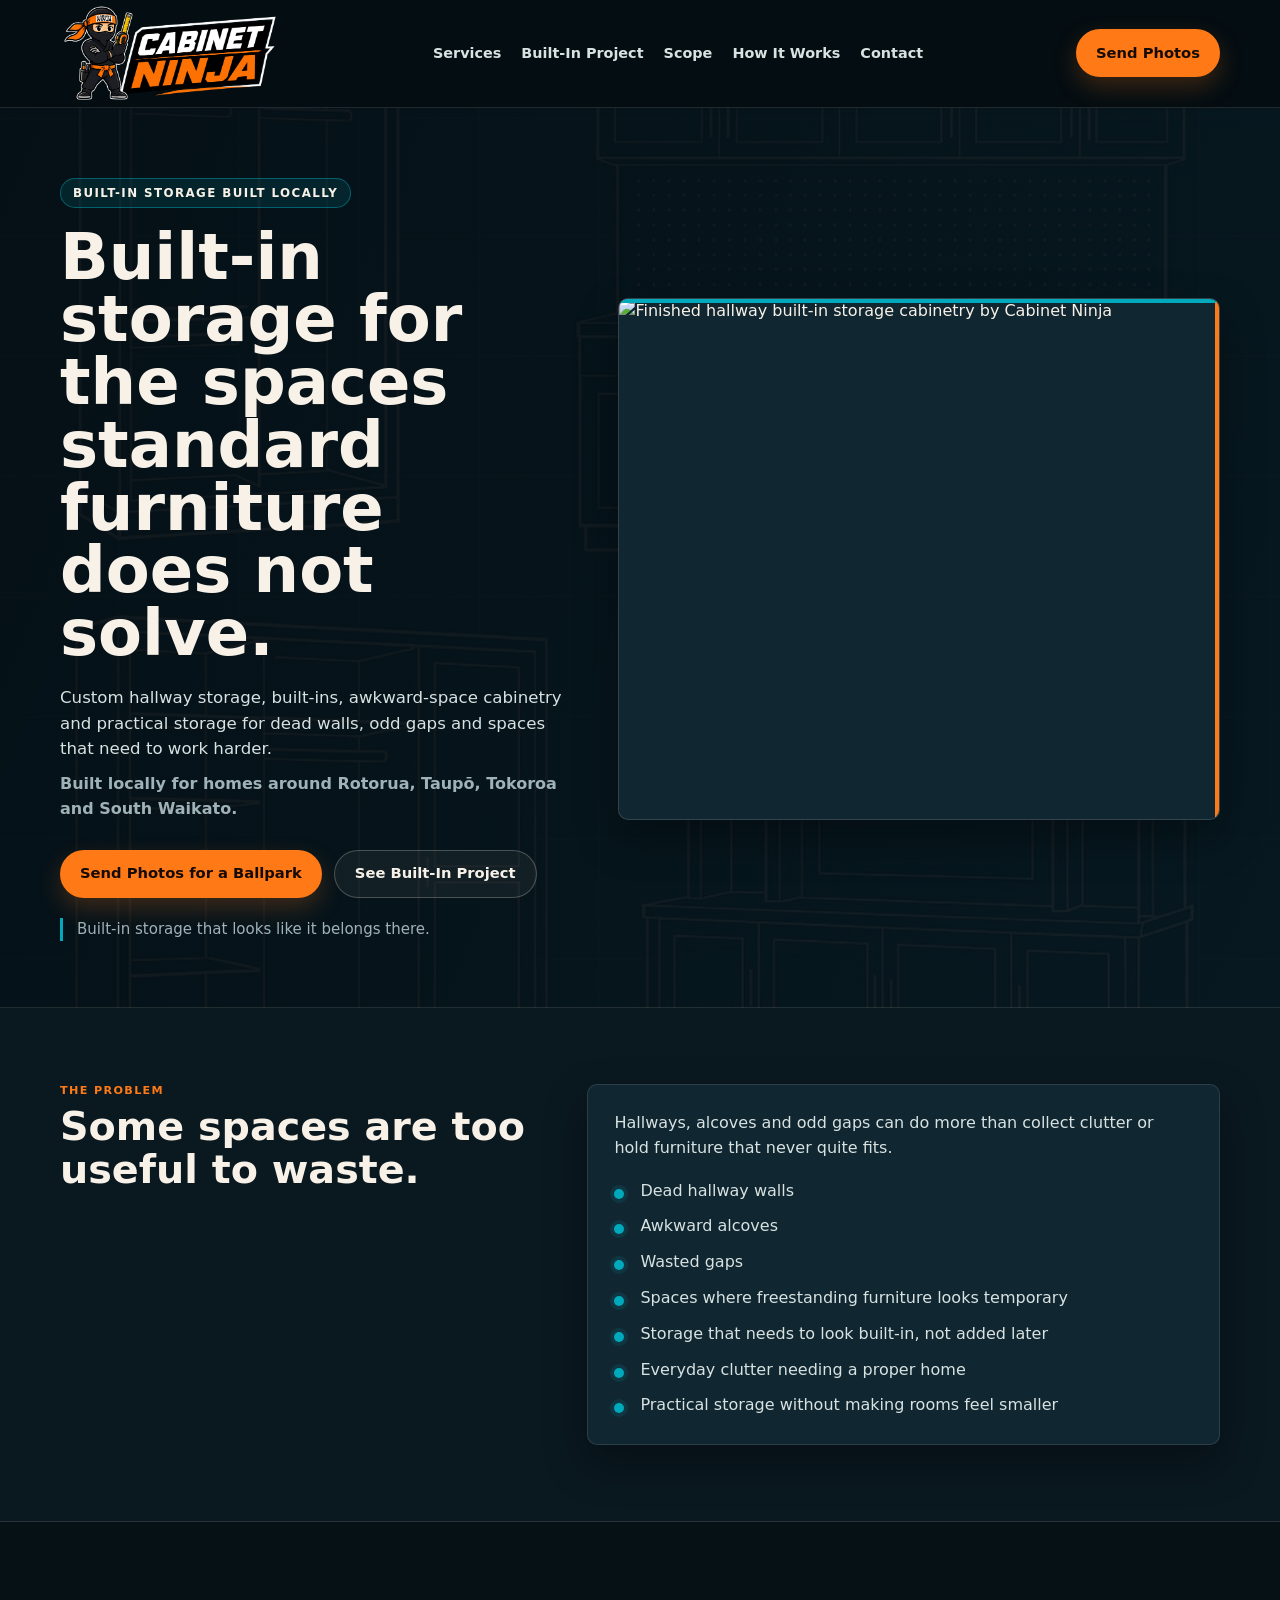
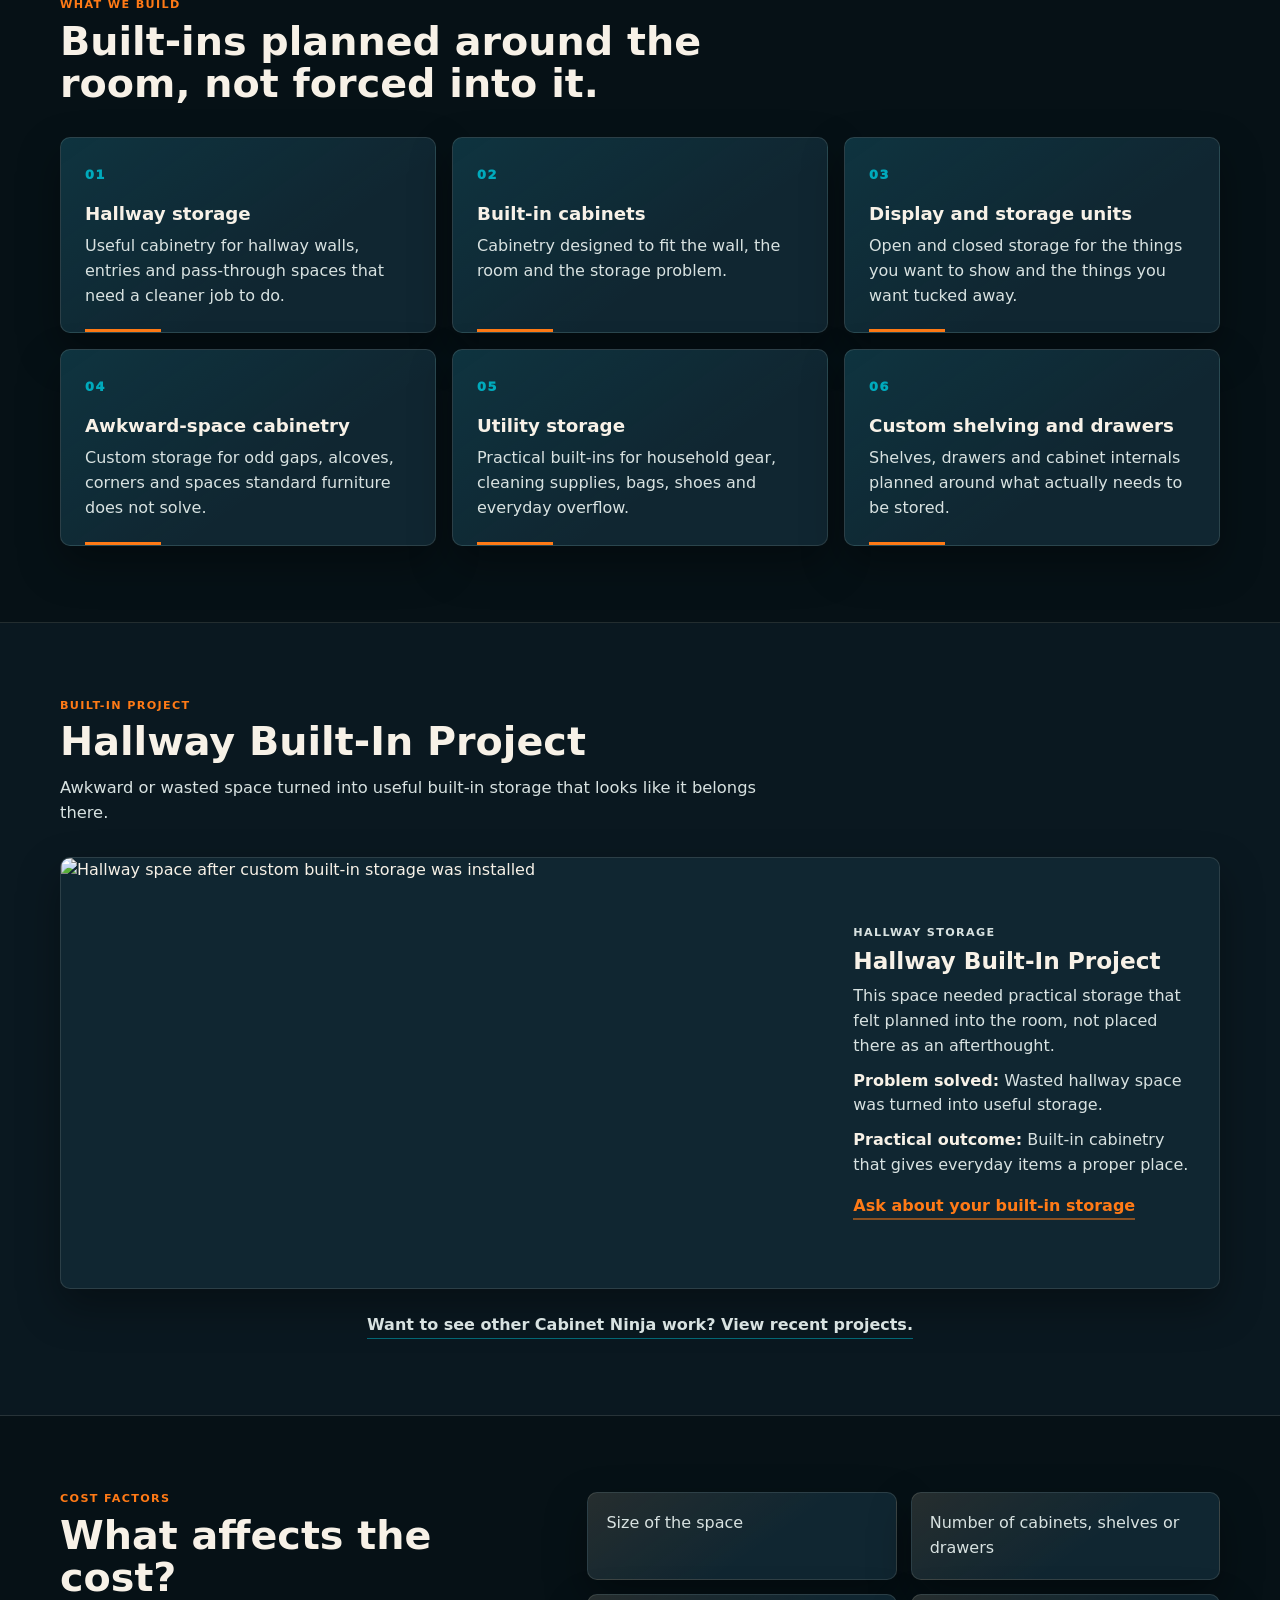
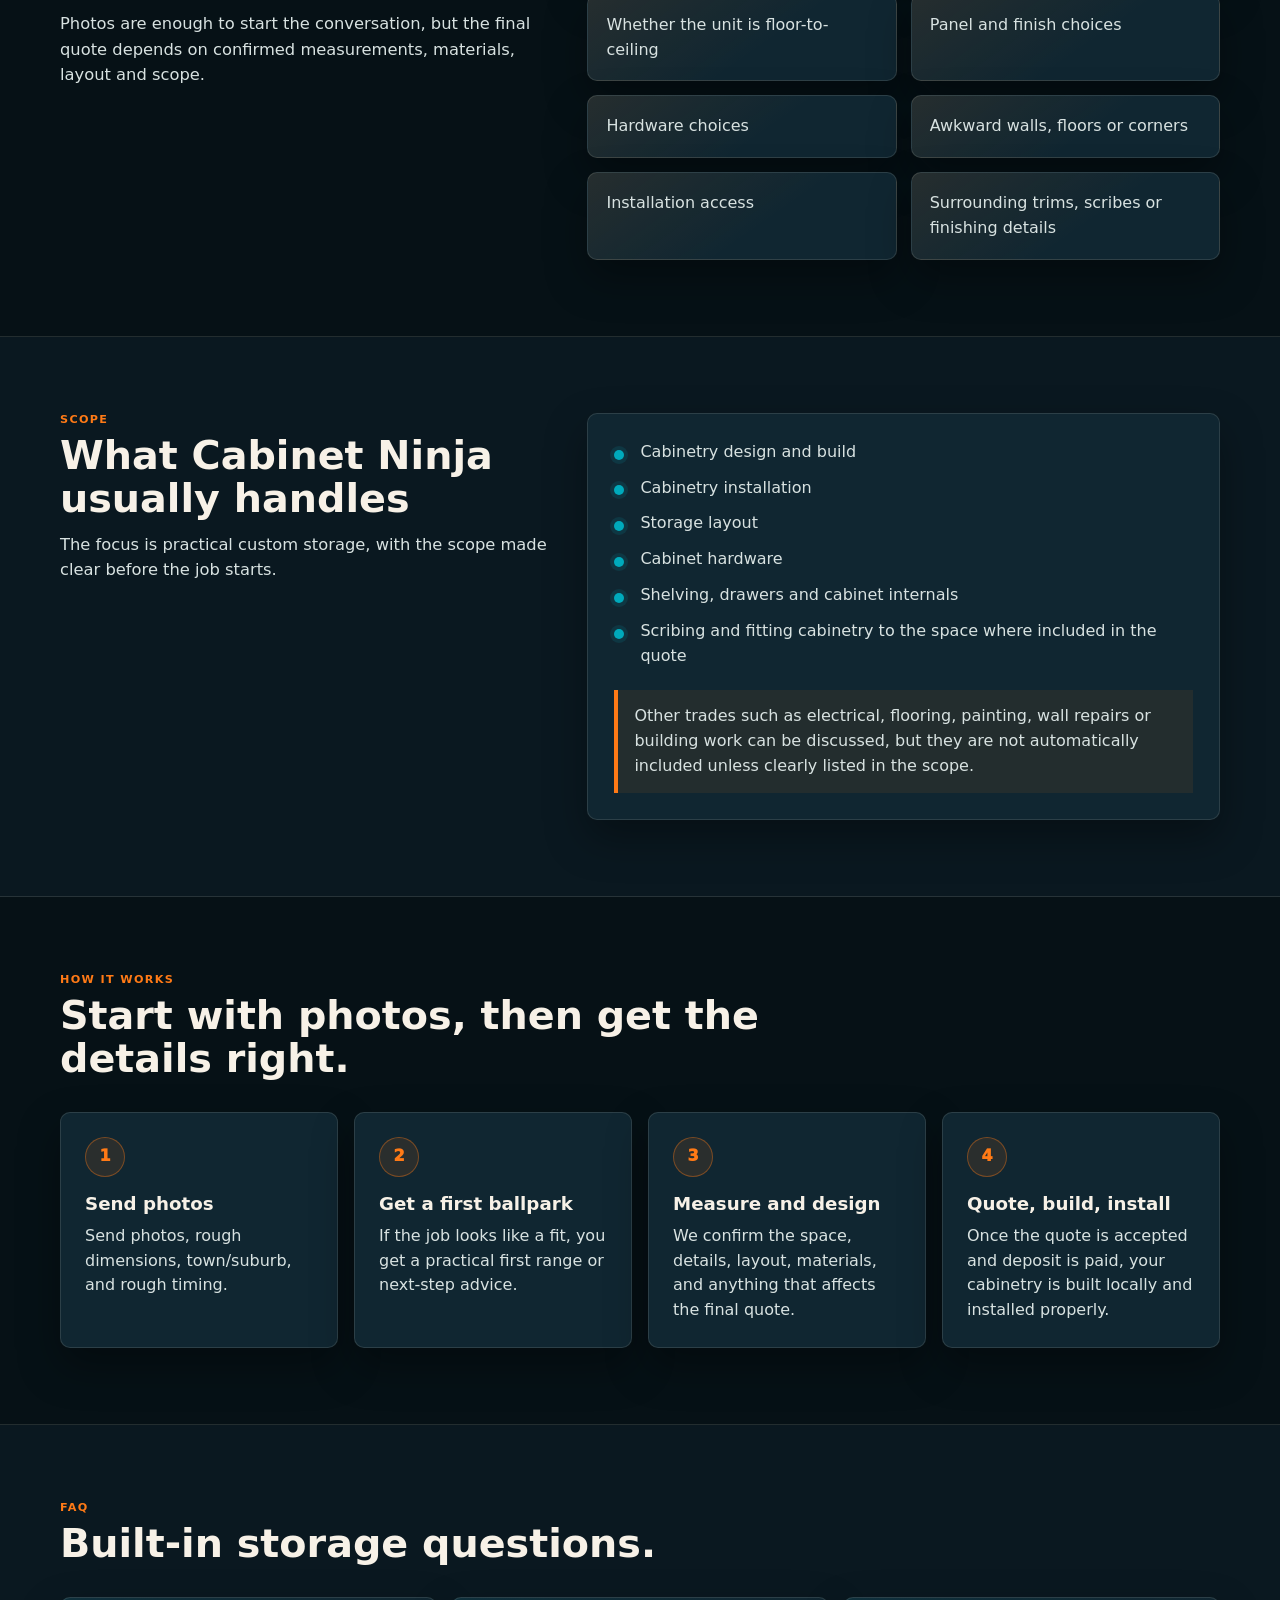
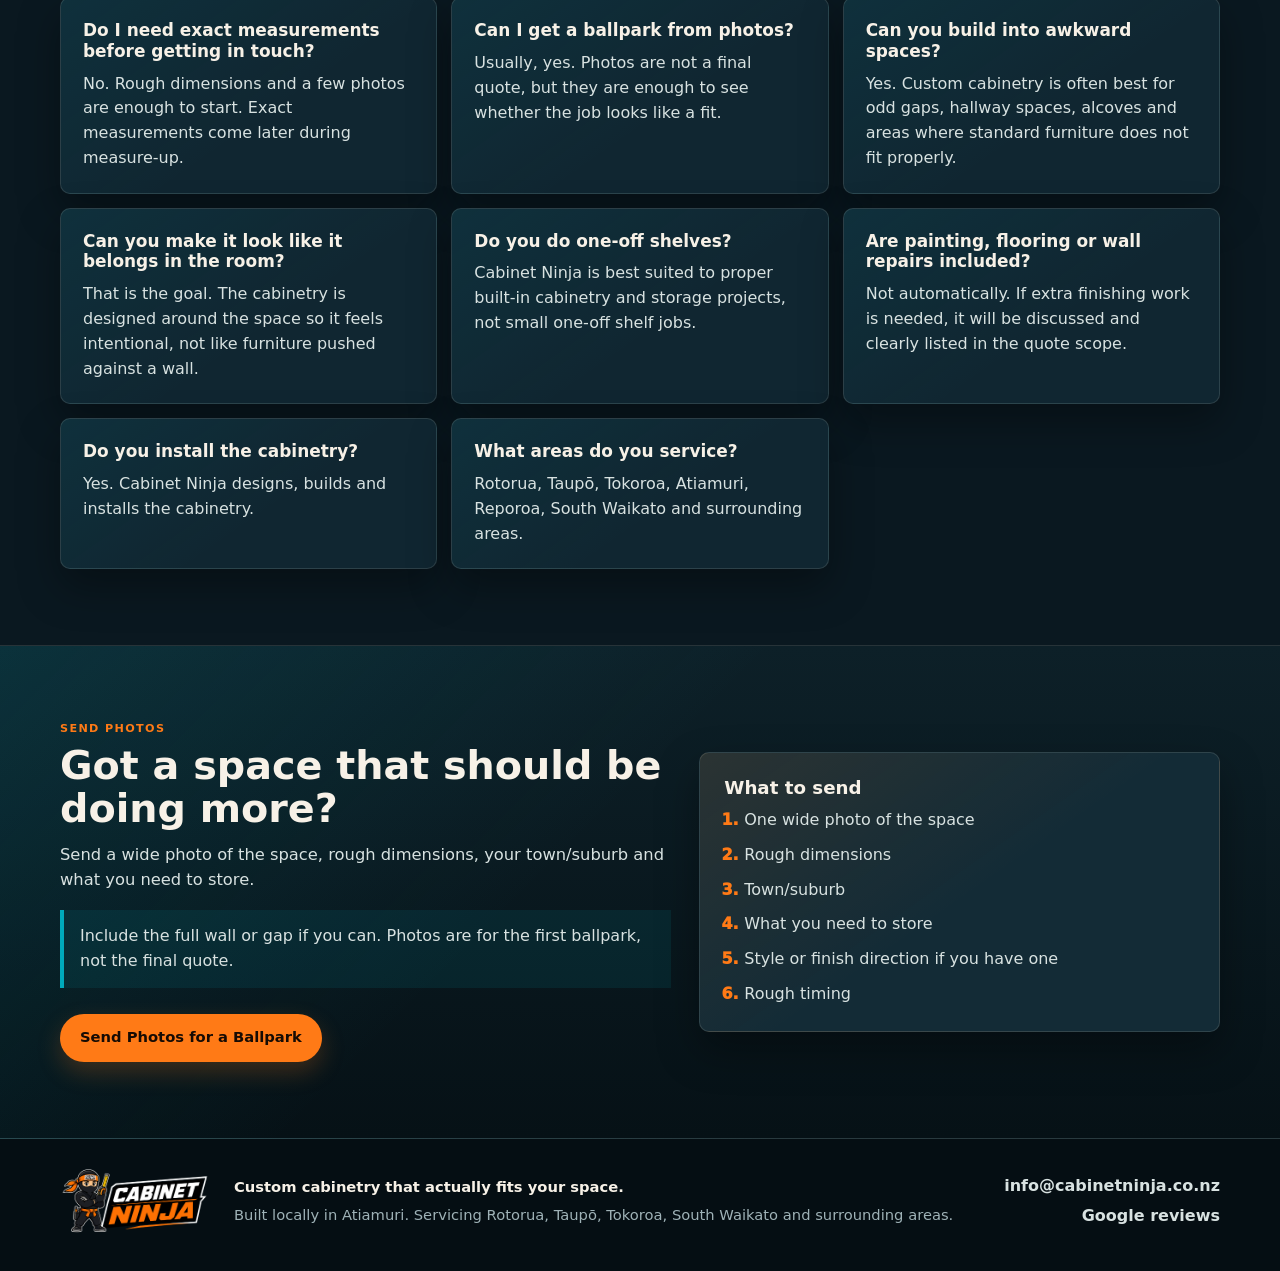
==== built-in-storage/index.html @ f5486e06 "Create index.html" ====
<!DOCTYPE html>
<html lang="en-NZ">
<head>
  <meta charset="UTF-8" />
  <meta
    name="viewport"
    content="width=device-width, initial-scale=1.0"
  />
  <title>Built-In Storage Rotorua, Taupō &amp; South Waikato | Cabinet Ninja</title>
  <meta
    name="description"
    content="Custom hallway storage, built-ins and awkward-space cabinetry around Rotorua, Taupō, Tokoroa, Atiamuri, Reporoa and South Waikato. Send photos for a practical first ballpark."
  />
  <link rel="icon" type="image/svg+xml" href="../favicon.svg" />
  <link rel="icon" type="image/png" href="../img/4b Icon.png" />
  <link rel="apple-touch-icon" href="../img/4b Icon.png" />
  <link rel="stylesheet" href="../styles.css" />

  <!-- Google tag (gtag.js) -->
  <script async src="https://www.googletagmanager.com/gtag/js?id=G-3SF2MZD6NL"></script>
  <script>
    window.dataLayer = window.dataLayer || [];
    function gtag(){dataLayer.push(arguments);}
    gtag('js', new Date());
    gtag('config', 'G-3SF2MZD6NL');
  </script>
</head>
<body class="landing-page built-in-page">
  <header class="site-header">
    <div class="container header-inner">
      <a href="../" class="logo" aria-label="Cabinet Ninja home">
        <picture>
          <source srcset="../img/optimized/cabinet-ninja-logo-dark.svg" type="image/svg+xml" />
          <img src="../img/7b Full Color For Dark Background.png" alt="Cabinet Ninja" width="700" height="339" decoding="async" />
        </picture>
      </a>

      <nav class="main-nav" aria-label="Primary navigation">
        <a href="../#services">Services</a>
        <a href="#built-in-project">Built-In Project</a>
        <a href="#scope">Scope</a>
        <a href="#process">How It Works</a>
        <a href="#contact">Contact</a>
      </nav>

      <a href="#contact" class="header-cta">Send Photos</a>
    </div>
  </header>

  <main id="top">
    <section class="hero landing-hero">
      <div class="container hero-grid">
        <div class="hero-copy">
          <p class="eyebrow">Built-in storage built locally</p>
          <h1>Built-in storage for the spaces standard furniture does not solve.</h1>
          <p class="hero-text">
            Custom hallway storage, built-ins, awkward-space cabinetry and practical storage for dead walls, odd gaps and spaces that need to work harder.
          </p>
          <p class="hero-support">Built locally for homes around Rotorua, Taupō, Tokoroa and South Waikato.</p>

          <div class="hero-actions">
            <a href="#contact" class="btn btn-primary">Send Photos for a Ballpark</a>
            <a href="#built-in-project" class="btn btn-secondary">See Built-In Project</a>
          </div>

          <p class="trust-line">Built-in storage that looks like it belongs there.</p>
        </div>

        <figure class="hero-image-card">
          <picture>
            <source srcset="../img/optimized/hallway-built-in-card.webp" type="image/webp" />
            <img src="../img/hallway after.jpg" alt="Finished hallway built-in storage cabinetry by Cabinet Ninja" class="hero-image image-hallway-after" width="1100" height="1467" fetchpriority="high" decoding="async" />
          </picture>
        </figure>
      </div>
    </section>

    <section class="section-dark-alt landing-section">
      <div class="container split-section">
        <div class="section-head">
          <p class="section-kicker">The Problem</p>
          <h2>Some spaces are too useful to waste.</h2>
        </div>

        <div class="plain-panel">
          <p>Hallways, alcoves and odd gaps can do more than collect clutter or hold furniture that never quite fits.</p>
          <ul class="check-list">
            <li>Dead hallway walls</li>
            <li>Awkward alcoves</li>
            <li>Wasted gaps</li>
            <li>Spaces where freestanding furniture looks temporary</li>
            <li>Storage that needs to look built-in, not added later</li>
            <li>Everyday clutter needing a proper home</li>
            <li>Practical storage without making rooms feel smaller</li>
          </ul>
        </div>
      </div>
    </section>

    <section class="services section-dark" id="what-we-build">
      <div class="container">
        <div class="section-head">
          <p class="section-kicker">What We Build</p>
          <h2>Built-ins planned around the room, not forced into it.</h2>
        </div>

        <div class="services-grid">
          <article class="service-card">
            <span class="service-mark">01</span>
            <h3>Hallway storage</h3>
            <p>Useful cabinetry for hallway walls, entries and pass-through spaces that need a cleaner job to do.</p>
          </article>

          <article class="service-card">
            <span class="service-mark">02</span>
            <h3>Built-in cabinets</h3>
            <p>Cabinetry designed to fit the wall, the room and the storage problem.</p>
          </article>

          <article class="service-card">
            <span class="service-mark">03</span>
            <h3>Display and storage units</h3>
            <p>Open and closed storage for the things you want to show and the things you want tucked away.</p>
          </article>

          <article class="service-card">
            <span class="service-mark">04</span>
            <h3>Awkward-space cabinetry</h3>
            <p>Custom storage for odd gaps, alcoves, corners and spaces standard furniture does not solve.</p>
          </article>

          <article class="service-card">
            <span class="service-mark">05</span>
            <h3>Utility storage</h3>
            <p>Practical built-ins for household gear, cleaning supplies, bags, shoes and everyday overflow.</p>
          </article>

          <article class="service-card">
            <span class="service-mark">06</span>
            <h3>Custom shelving and drawers</h3>
            <p>Shelves, drawers and cabinet internals planned around what actually needs to be stored.</p>
          </article>
        </div>
      </div>
    </section>

    <section class="projects section-dark-alt" id="built-in-project">
      <div class="container">
        <div class="section-head">
          <p class="section-kicker">Built-In Project</p>
          <h2>Hallway Built-In Project</h2>
          <p class="section-text">Awkward or wasted space turned into useful built-in storage that looks like it belongs there.</p>
        </div>

        <article class="feature-project">
          <figure>
            <picture>
              <source srcset="../img/optimized/hallway-built-in-card.webp" type="image/webp" />
              <img src="../img/hallway after.jpg" alt="Hallway space after custom built-in storage was installed" class="image-hallway-after" width="1100" height="1467" loading="lazy" decoding="async" />
            </picture>
          </figure>

          <div class="project-copy">
            <p class="project-label">Hallway storage</p>
            <h3>Hallway Built-In Project</h3>
            <p>This space needed practical storage that felt planned into the room, not placed there as an afterthought.</p>
            <p><strong>Problem solved:</strong> Wasted hallway space was turned into useful storage.</p>
            <p><strong>Practical outcome:</strong> Built-in cabinetry that gives everyday items a proper place.</p>
            <a href="#contact">Ask about your built-in storage</a>
          </div>
        </article>

        <div class="section-cta-row subtle-link-row">
          <a href="../#projects">Want to see other Cabinet Ninja work? View recent projects.</a>
        </div>
      </div>
    </section>

    <section class="section-dark landing-section" id="cost-factors">
      <div class="container split-section">
        <div class="section-head">
          <p class="section-kicker">Cost Factors</p>
          <h2>What affects the cost?</h2>
          <p class="section-text">Photos are enough to start the conversation, but the final quote depends on confirmed measurements, materials, layout and scope.</p>
        </div>

        <div class="factor-grid">
          <article>Size of the space</article>
          <article>Number of cabinets, shelves or drawers</article>
          <article>Whether the unit is floor-to-ceiling</article>
          <article>Panel and finish choices</article>
          <article>Hardware choices</article>
          <article>Awkward walls, floors or corners</article>
          <article>Installation access</article>
          <article>Surrounding trims, scribes or finishing details</article>
        </div>
      </div>
    </section>

    <section class="section-dark-alt landing-section" id="scope">
      <div class="container split-section">
        <div class="section-head">
          <p class="section-kicker">Scope</p>
          <h2>What Cabinet Ninja usually handles</h2>
          <p class="section-text">The focus is practical custom storage, with the scope made clear before the job starts.</p>
        </div>

        <div class="plain-panel">
          <ul class="check-list">
            <li>Cabinetry design and build</li>
            <li>Cabinetry installation</li>
            <li>Storage layout</li>
            <li>Cabinet hardware</li>
            <li>Shelving, drawers and cabinet internals</li>
            <li>Scribing and fitting cabinetry to the space where included in the quote</li>
          </ul>
          <p class="scope-note">Other trades such as electrical, flooring, painting, wall repairs or building work can be discussed, but they are not automatically included unless clearly listed in the scope.</p>
        </div>
      </div>
    </section>

    <section class="process section-dark" id="process">
      <div class="container">
        <div class="section-head">
          <p class="section-kicker">How It Works</p>
          <h2>Start with photos, then get the details right.</h2>
        </div>

        <div class="process-grid">
          <div class="process-step">
            <span>1</span>
            <h3>Send photos</h3>
            <p>Send photos, rough dimensions, town/suburb, and rough timing.</p>
          </div>

          <div class="process-step">
            <span>2</span>
            <h3>Get a first ballpark</h3>
            <p>If the job looks like a fit, you get a practical first range or next-step advice.</p>
          </div>

          <div class="process-step">
            <span>3</span>
            <h3>Measure and design</h3>
            <p>We confirm the space, details, layout, materials, and anything that affects the final quote.</p>
          </div>

          <div class="process-step">
            <span>4</span>
            <h3>Quote, build, install</h3>
            <p>Once the quote is accepted and deposit is paid, your cabinetry is built locally and installed properly.</p>
          </div>
        </div>
      </div>
    </section>

    <section class="section-dark-alt faq-section" id="faq">
      <div class="container">
        <div class="section-head">
          <p class="section-kicker">FAQ</p>
          <h2>Built-in storage questions.</h2>
        </div>

        <div class="faq-grid">
          <article>
            <h3>Do I need exact measurements before getting in touch?</h3>
            <p>No. Rough dimensions and a few photos are enough to start. Exact measurements come later during measure-up.</p>
          </article>

          <article>
            <h3>Can I get a ballpark from photos?</h3>
            <p>Usually, yes. Photos are not a final quote, but they are enough to see whether the job looks like a fit.</p>
          </article>

          <article>
            <h3>Can you build into awkward spaces?</h3>
            <p>Yes. Custom cabinetry is often best for odd gaps, hallway spaces, alcoves and areas where standard furniture does not fit properly.</p>
          </article>

          <article>
            <h3>Can you make it look like it belongs in the room?</h3>
            <p>That is the goal. The cabinetry is designed around the space so it feels intentional, not like furniture pushed against a wall.</p>
          </article>

          <article>
            <h3>Do you do one-off shelves?</h3>
            <p>Cabinet Ninja is best suited to proper built-in cabinetry and storage projects, not small one-off shelf jobs.</p>
          </article>

          <article>
            <h3>Are painting, flooring or wall repairs included?</h3>
            <p>Not automatically. If extra finishing work is needed, it will be discussed and clearly listed in the quote scope.</p>
          </article>

          <article>
            <h3>Do you install the cabinetry?</h3>
            <p>Yes. Cabinet Ninja designs, builds and installs the cabinetry.</p>
          </article>

          <article>
            <h3>What areas do you service?</h3>
            <p>Rotorua, Taupō, Tokoroa, Atiamuri, Reporoa, South Waikato and surrounding areas.</p>
          </article>
        </div>
      </div>
    </section>

    <section class="cta section-cta" id="contact">
      <div class="container cta-inner">
        <div class="cta-copy">
          <p class="section-kicker">Send Photos</p>
          <h2>Got a space that should be doing more?</h2>
          <p class="section-text">
            Send a wide photo of the space, rough dimensions, your town/suburb and what you need to store.
          </p>
          <p class="microcopy">
            Include the full wall or gap if you can. Photos are for the first ballpark, not the final quote.
          </p>
          <a href="mailto:info@cabinetninja.co.nz?subject=Cabinet%20Ninja%20Built-In%20Storage%20Ballpark%20Request&amp;body=Hi%20Cabinet%20Ninja%2C%0D%0A%0D%0ATown%2Fsuburb%3A%0D%0ASpace%20rough%20dimensions%3A%0D%0AWhat%20I%20need%20to%20store%3A%0D%0AStyle%20or%20finish%20direction%3A%0D%0ATiming%3A%0D%0ABudget%20comfort%20range%3A%0D%0ANotes%3A%0D%0A%0D%0AI%20have%20attached%20photos%20of%20the%20space." class="btn btn-primary">
            Send Photos for a Ballpark
          </a>
        </div>

        <div class="cta-box">
          <h3>What to send</h3>
          <ol>
            <li>One wide photo of the space</li>
            <li>Rough dimensions</li>
            <li>Town/suburb</li>
            <li>What you need to store</li>
            <li>Style or finish direction if you have one</li>
            <li>Rough timing</li>
          </ol>
        </div>
      </div>
    </section>
  </main>

  <footer class="site-footer">
    <div class="container footer-grid">
      <a href="../" class="footer-logo" aria-label="Cabinet Ninja home">
        <picture>
          <source srcset="../img/optimized/cabinet-ninja-logo-dark.svg" type="image/svg+xml" />
          <img src="../img/7b Full Color For Dark Background.png" alt="Cabinet Ninja" width="700" height="339" loading="lazy" decoding="async" />
        </picture>
      </a>

      <div class="footer-copy">
        <strong>Custom cabinetry that actually fits your space.</strong>
        <span>Built locally in Atiamuri. Servicing Rotorua, Taupō, Tokoroa, South Waikato and surrounding areas.</span>
      </div>

      <div class="footer-links">
        <a href="mailto:info@cabinetninja.co.nz">info@cabinetninja.co.nz</a>
        <a href="https://g.page/r/CVq0zs7loQWIEBM/review">Google reviews</a>
      </div>
    </div>
  </footer>
</body>
</html>
---- styles.css ----
:root {
  --bg: #061116;
  --bg-alt: #0a1820;
  --panel: #102631;
  --panel-soft: #132b36;
  --ink: #f7f1e7;
  --paper: #f6efe3;
  --paper-ink: #17252a;
  --soft: #d8e2e1;
  --muted: #9fb2b7;
  --line: rgba(247, 241, 231, 0.12);
  --teal: #00aabc;
  --orange: #ff7a16;
  --orange-hover: #ff8b2e;
  --shadow: 0 18px 42px rgba(0, 0, 0, 0.34);
  --paper-shadow: 0 18px 34px rgba(0, 0, 0, 0.28);
  --radius: 10px;
  --max: 1160px;
  --font: system-ui, -apple-system, BlinkMacSystemFont, "Segoe UI", Roboto, Arial, sans-serif;
}

* {
  box-sizing: border-box;
  margin: 0;
  padding: 0;
}

html {
  scroll-behavior: smooth;
}

body {
  background: var(--bg);
  color: var(--ink);
  font-family: var(--font);
  line-height: 1.55;
}

img {
  display: block;
  max-width: 100%;
}

a {
  color: inherit;
  text-decoration: none;
}

.container {
  width: min(var(--max), calc(100% - 40px));
  margin: 0 auto;
}

.site-header {
  position: sticky;
  top: 0;
  z-index: 50;
  background: rgba(5, 14, 19, 0.96);
  border-bottom: 1px solid var(--line);
  backdrop-filter: blur(12px);
}

.header-inner {
  min-height: 76px;
  display: flex;
  align-items: center;
  justify-content: space-between;
  gap: 22px;
}

.logo img {
  width: 220px;
  height: auto;
}

.main-nav {
  display: flex;
  align-items: center;
  gap: 20px;
  flex-wrap: wrap;
}

.main-nav a {
  color: var(--soft);
  font-size: 0.9rem;
  font-weight: 800;
}

.main-nav a:hover {
  color: var(--orange);
}

.header-cta,
.btn {
  min-height: 48px;
  display: inline-flex;
  align-items: center;
  justify-content: center;
  padding: 0 20px;
  border-radius: 999px;
  font-size: 0.92rem;
  font-weight: 900;
  text-align: center;
  transition: transform 0.18s ease, background 0.18s ease, border-color 0.18s ease;
}

.header-cta,
.btn-primary {
  background: var(--orange);
  color: #160b04;
  box-shadow: 0 10px 24px rgba(255, 122, 22, 0.22);
}

.header-cta:hover,
.btn-primary:hover {
  transform: translateY(-1px);
  background: var(--orange-hover);
}

.btn-secondary {
  color: var(--ink);
  border: 1px solid rgba(247, 241, 231, 0.24);
  background: rgba(247, 241, 231, 0.05);
}

.btn-secondary:hover {
  border-color: rgba(0, 170, 188, 0.55);
  background: rgba(0, 170, 188, 0.12);
}

.hero {
  padding: 70px 0 66px;
  background:
    linear-gradient(112deg, rgba(5, 13, 18, 0.96), rgba(7, 20, 27, 0.95)),
    url("img/blueprint2.jpg") center/cover no-repeat;
  border-bottom: 1px solid var(--line);
}

.hero-grid {
  display: grid;
  grid-template-columns: minmax(0, 0.92fr) minmax(420px, 1.08fr);
  gap: 46px;
  align-items: center;
}

.eyebrow,
.section-kicker,
.project-label {
  text-transform: uppercase;
  letter-spacing: 0.12em;
  font-size: 0.7rem;
  line-height: 1.2;
  font-weight: 900;
}

.eyebrow {
  width: fit-content;
  margin-bottom: 18px;
  padding: 7px 12px;
  color: var(--ink);
  border: 1px solid rgba(0, 170, 188, 0.45);
  border-radius: 999px;
  background: rgba(0, 170, 188, 0.13);
  font-size: 0.74rem;
}

.section-kicker,
.project-label {
  color: var(--orange);
}

.hero h1 {
  max-width: 13ch;
  margin-bottom: 20px;
  font-size: clamp(2.75rem, 5.6vw, 5rem);
  line-height: 0.98;
  letter-spacing: 0;
}

.hero-text {
  max-width: 50ch;
  color: var(--soft);
  font-size: clamp(1.04rem, 1.25vw, 1.18rem);
}

.hero-support,
.trust-line {
  max-width: 54ch;
  color: var(--muted);
}

.hero-support {
  margin-top: 10px;
  font-weight: 800;
}

.hero-actions {
  display: flex;
  flex-wrap: wrap;
  gap: 12px;
  margin: 28px 0 20px;
}

.trust-line {
  padding-left: 14px;
  border-left: 3px solid var(--teal);
  font-size: 0.94rem;
}

.hero-image-card {
  position: relative;
  overflow: hidden;
  border: 1px solid rgba(247, 241, 231, 0.15);
  border-radius: var(--radius);
  background: var(--panel);
  box-shadow: var(--shadow);
}

.hero-image-card::before {
  content: "";
  position: absolute;
  inset: 0;
  z-index: 1;
  pointer-events: none;
  border-top: 4px solid var(--teal);
  border-right: 4px solid var(--orange);
}

.hero-image {
  width: 100%;
  max-height: 520px;
  aspect-ratio: 16 / 10;
  object-fit: cover;
  object-position: center 48%;
}

.section-dark {
  background: var(--bg);
}

.section-dark-alt {
  background: var(--bg-alt);
}

.services,
.projects,
.reviews,
.process,
.cta {
  padding: 76px 0;
  border-bottom: 1px solid var(--line);
}

.section-head {
  max-width: 720px;
  margin-bottom: 32px;
}

.section-head h2,
.cta-copy h2 {
  margin: 8px 0 12px;
  font-size: clamp(1.85rem, 3.1vw, 2.85rem);
  line-height: 1.08;
  letter-spacing: 0;
}

.section-text {
  color: var(--soft);
  font-size: 1.02rem;
}

.feature-project,
.project-card,
.service-card,
.trust-cards article,
.process-step,
.cta-box {
  border: 1px solid var(--line);
  border-radius: var(--radius);
  background: var(--panel);
  box-shadow: var(--shadow);
}

.feature-project {
  overflow: hidden;
  display: grid;
  grid-template-columns: minmax(0, 1.32fr) minmax(330px, 0.68fr);
  margin-bottom: 24px;
}

.before-after,
.mini-before-after {
  display: grid;
  grid-template-columns: repeat(2, minmax(0, 1fr));
}

.before-after figure,
.mini-before-after figure {
  position: relative;
  min-width: 0;
  background: #07141a;
}

.hero-image-card picture,
.before-after picture,
.mini-before-after picture,
.feature-project > figure picture,
.project-card > picture {
  display: block;
  width: 100%;
  height: 100%;
}

.before-after img {
  width: 100%;
  height: 100%;
  min-height: 320px;
  max-height: 430px;
  aspect-ratio: 4 / 3;
  object-fit: cover;
}

.feature-project > figure img {
  width: 100%;
  height: 100%;
  min-height: 320px;
  max-height: 430px;
  aspect-ratio: 4 / 3;
  object-fit: cover;
}

.before-after .image-balmoral-before {
  object-position: center 50%;
}

.before-after .image-balmoral-after {
  object-position: center 48%;
}

.laundry-page .hero-image.image-laundry-project,
.laundry-page .before-after .image-laundry-project {
  object-position: center 62%;
}

.laundry-page .before-after .image-laundry-before {
  object-position: center 52%;
}

.before-after figcaption,
.mini-before-after figcaption {
  position: absolute;
  left: 12px;
  top: 12px;
  padding: 6px 10px;
  color: #170c05;
  background: var(--orange);
  border-radius: 999px;
  font-size: 0.74rem;
  font-weight: 950;
  text-transform: uppercase;
  letter-spacing: 0.08em;
}

.projects-grid {
  display: grid;
  grid-template-columns: repeat(3, minmax(0, 1fr));
  gap: 18px;
  align-items: start;
}

.project-card {
  overflow: hidden;
  display: flex;
  flex-direction: column;
  align-self: start;
  height: auto;
}

.project-card > img,
.project-card > picture > img {
  width: 100%;
  height: 240px;
  max-height: 280px;
  object-fit: cover;
}

.project-card > .image-cairngorm-after,
.project-card > picture > .image-cairngorm-after {
  object-position: center 48%;
}

.project-card > .image-wardrobe,
.project-card > picture > .image-wardrobe {
  object-position: center 42%;
}

.project-card > .image-hallway-after,
.project-card > picture > .image-hallway-after {
  object-position: center 46%;
}

.mini-before-after img {
  width: 100%;
  height: 100%;
  object-fit: cover;
}

.mini-before-after {
  height: 260px;
  max-height: 280px;
  overflow: hidden;
}

.project-card-wide {
  grid-column: span 2;
}

.mini-before-after .image-garage-before {
  object-position: center 52%;
}

.mini-before-after .image-garage-after {
  object-position: center 48%;
}

.project-copy {
  display: flex;
  flex: initial;
  flex-direction: column;
  padding: 22px;
}

.project-copy h3 {
  margin: 7px 0 10px;
  font-size: 1.2rem;
  line-height: 1.18;
}

.feature-project .project-copy {
  justify-content: center;
  padding: 28px;
}

.feature-project .project-copy h3 {
  font-size: 1.45rem;
}

.project-copy p {
  color: var(--soft);
}

.project-copy p + p {
  margin-top: 10px;
}

.project-copy strong {
  color: var(--ink);
}

.project-copy a {
  width: fit-content;
  margin-top: 16px;
  padding-top: 0;
  color: var(--orange);
  font-weight: 900;
  border-bottom: 2px solid rgba(255, 122, 22, 0.5);
}

.project-copy a:hover {
  color: var(--orange-hover);
  border-bottom-color: var(--orange-hover);
}

.services-grid {
  display: grid;
  grid-template-columns: repeat(3, minmax(0, 1fr));
  gap: 16px;
}

.service-card {
  position: relative;
  min-height: 190px;
  padding: 24px;
  background:
    linear-gradient(145deg, rgba(0, 170, 188, 0.1), transparent 62%),
    var(--panel);
}

.service-card::after {
  content: "";
  position: absolute;
  left: 24px;
  bottom: 0;
  width: 76px;
  height: 3px;
  background: var(--orange);
}

.service-mark {
  display: inline-block;
  margin-bottom: 18px;
  color: var(--teal);
  font-size: 0.8rem;
  font-weight: 950;
  letter-spacing: 0.12em;
}

.service-card h3,
.trust-cards h3,
.process-step h3,
.cta-box h3 {
  margin-bottom: 9px;
  font-size: 1.14rem;
  line-height: 1.2;
}

.service-card p,
.trust-cards p,
.process-step p,
.cta-box li {
  color: var(--soft);
}

.service-link {
  display: inline-flex;
  width: fit-content;
  margin-top: 16px;
  color: var(--orange);
  font-weight: 900;
  border-bottom: 2px solid rgba(255, 122, 22, 0.5);
}

.service-link:hover {
  color: var(--orange-hover);
  border-bottom-color: var(--orange-hover);
}

.trust-cards {
  display: grid;
  grid-template-columns: repeat(4, minmax(0, 1fr));
  gap: 14px;
  margin-top: 26px;
}

.trust-cards article {
  padding: 20px;
  background: rgba(19, 43, 54, 0.72);
  box-shadow: none;
}

.reviews {
  position: relative;
  overflow: hidden;
}

.reviews::before {
  content: "";
  position: absolute;
  inset: 0;
  pointer-events: none;
  background:
    linear-gradient(90deg, rgba(0, 170, 188, 0.06) 1px, transparent 1px),
    linear-gradient(0deg, rgba(0, 170, 188, 0.04) 1px, transparent 1px);
  background-size: 52px 52px;
  opacity: 0.4;
}

.reviews .container {
  position: relative;
  z-index: 1;
}

.review-board {
  padding: 22px;
  display: grid;
  grid-template-columns: minmax(0, 1.05fr) minmax(340px, 0.95fr);
  gap: 24px;
  align-items: start;
  border: 1px solid rgba(0, 170, 188, 0.22);
  border-radius: var(--radius);
  background:
    linear-gradient(135deg, rgba(0, 170, 188, 0.09), transparent 42%),
    rgba(5, 14, 19, 0.44);
  box-shadow: inset 0 1px 0 rgba(247, 241, 231, 0.06);
}

.review-stack {
  display: grid;
  gap: 18px;
}

.review-card {
  position: relative;
  color: var(--paper-ink);
  background:
    linear-gradient(180deg, rgba(23, 37, 42, 0) 0 31px, rgba(23, 37, 42, 0.07) 32px),
    linear-gradient(135deg, rgba(255, 255, 255, 0.64), rgba(255, 255, 255, 0) 46%),
    var(--paper);
  border: 1px solid rgba(22, 12, 5, 0.1);
  border-radius: 8px;
  box-shadow: var(--paper-shadow);
  isolation: isolate;
}

.review-card::before {
  content: "";
  position: absolute;
  z-index: 2;
  left: 28px;
  top: -12px;
  width: 118px;
  height: 25px;
  transform: rotate(-2deg);
  border: 1px solid rgba(23, 37, 42, 0.08);
  background: rgba(255, 232, 186, 0.76);
  box-shadow: 0 6px 12px rgba(0, 0, 0, 0.12);
}

.review-card::after {
  content: "";
  position: absolute;
  z-index: 2;
  right: 24px;
  top: 18px;
  width: 11px;
  height: 11px;
  border-radius: 50%;
  background: var(--orange);
  box-shadow:
    0 0 0 4px rgba(255, 122, 22, 0.16),
    0 2px 7px rgba(0, 0, 0, 0.2);
}

.featured-review {
  padding: 38px 32px 32px;
  transform: rotate(-0.7deg);
  border-left: 7px solid var(--teal);
}

.small-review {
  padding: 34px 24px 24px;
  border-left: 5px solid rgba(255, 122, 22, 0.82);
}

.review-stack .small-review:nth-child(2) {
  transform: rotate(0.6deg);
}

.review-stack .small-review:nth-child(3) {
  transform: rotate(-0.4deg);
}

.review-meta {
  display: flex;
  align-items: center;
  justify-content: space-between;
  gap: 12px;
  margin: 8px 0 16px;
}

.review-title {
  display: block;
  color: #0d3941;
  font-size: 0.92rem;
  font-weight: 950;
  letter-spacing: 0.05em;
  text-transform: uppercase;
}

.stars {
  color: var(--orange);
  font-size: 0.95rem;
  letter-spacing: 0.08em;
}

.review-badge {
  padding: 5px 9px;
  color: var(--paper-ink);
  border: 1px solid rgba(0, 170, 188, 0.34);
  border-radius: 999px;
  font-size: 0.72rem;
  font-weight: 900;
  text-transform: uppercase;
  letter-spacing: 0.08em;
}

.review-card p {
  font-size: 1rem;
}

.featured-review p {
  font-size: 1.06rem;
}

.review-card cite {
  display: block;
  margin-top: 18px;
  color: #0d3941;
  font-style: normal;
  font-weight: 950;
}

.section-cta-row {
  display: flex;
  justify-content: center;
  margin-top: 30px;
}

.subtle-link-row {
  margin-top: 22px;
}

.subtle-link-row a {
  color: var(--soft);
  font-weight: 850;
  border-bottom: 1px solid rgba(0, 170, 188, 0.55);
}

.subtle-link-row a:hover {
  color: var(--orange);
  border-bottom-color: var(--orange);
}

.process-grid {
  display: grid;
  grid-template-columns: repeat(4, minmax(0, 1fr));
  gap: 16px;
}

.process-step {
  padding: 24px;
}

.process-step span {
  width: 40px;
  height: 40px;
  display: grid;
  place-items: center;
  margin-bottom: 16px;
  color: var(--orange);
  font-weight: 950;
  border: 1px solid rgba(255, 122, 22, 0.38);
  border-radius: 50%;
  background: rgba(255, 122, 22, 0.11);
}

.section-cta {
  background:
    linear-gradient(135deg, rgba(0, 170, 188, 0.13), transparent 44%),
    linear-gradient(180deg, #0d2028 0%, #061116 100%);
}

.cta-inner {
  display: grid;
  grid-template-columns: 1.08fr 0.92fr;
  gap: 28px;
  align-items: center;
}

.microcopy {
  max-width: 62ch;
  margin: 18px 0 26px;
  padding: 14px 16px;
  color: var(--soft);
  background: rgba(0, 170, 188, 0.1);
  border-left: 4px solid var(--teal);
}

.cta-box {
  padding: 24px;
  background:
    linear-gradient(145deg, rgba(255, 122, 22, 0.1), transparent 52%),
    var(--panel-soft);
}

.cta-box ol {
  display: grid;
  gap: 10px;
  padding-left: 20px;
}

.cta-box li::marker {
  color: var(--orange);
  font-weight: 950;
}

.site-footer {
  background: #050e13;
  padding: 26px 0 34px;
}

.footer-grid {
  display: grid;
  grid-template-columns: 150px minmax(0, 1fr) auto;
  gap: 24px;
  align-items: center;
}

.footer-logo img {
  width: 150px;
  height: auto;
}

.footer-copy,
.footer-links {
  display: grid;
  gap: 5px;
}

.footer-copy {
  color: var(--muted);
  font-size: 0.92rem;
}

.footer-copy strong {
  color: var(--ink);
}

.footer-links {
  justify-items: end;
}

.footer-links a {
  color: var(--soft);
  font-weight: 850;
}

.footer-links a:hover {
  color: var(--orange);
}

.landing-page .hero h1 {
  max-width: 14ch;
  font-size: clamp(2.55rem, 5vw, 4.45rem);
}

.landing-section,
.faq-section {
  padding: 76px 0;
  border-bottom: 1px solid var(--line);
}

.split-section {
  display: grid;
  grid-template-columns: minmax(0, 0.78fr) minmax(420px, 1fr);
  gap: 34px;
  align-items: start;
}

.plain-panel,
.factor-grid article,
.faq-grid article {
  border: 1px solid var(--line);
  border-radius: var(--radius);
  background: var(--panel);
  box-shadow: var(--shadow);
}

.plain-panel {
  padding: 26px;
}

.plain-panel p {
  color: var(--soft);
  margin-bottom: 18px;
}

.plain-panel .scope-note {
  margin: 22px 0 0;
  padding: 14px 16px;
  border-left: 4px solid var(--orange);
  background: rgba(255, 122, 22, 0.08);
  color: var(--soft);
}

.check-list {
  display: grid;
  gap: 11px;
  list-style: none;
}

.check-list li {
  position: relative;
  padding-left: 26px;
  color: var(--soft);
}

.check-list li::before {
  content: "";
  position: absolute;
  left: 0;
  top: 0.62em;
  width: 10px;
  height: 10px;
  border-radius: 50%;
  background: var(--teal);
  box-shadow: 0 0 0 4px rgba(0, 170, 188, 0.13);
}

.factor-grid,
.faq-grid {
  display: grid;
  gap: 14px;
}

.factor-grid {
  grid-template-columns: repeat(2, minmax(0, 1fr));
}

.factor-grid article {
  padding: 18px;
  color: var(--soft);
  background:
    linear-gradient(145deg, rgba(255, 122, 22, 0.09), transparent 58%),
    var(--panel);
}

.faq-grid {
  grid-template-columns: repeat(3, minmax(0, 1fr));
}

.faq-grid article {
  padding: 22px;
  background:
    linear-gradient(145deg, rgba(0, 170, 188, 0.08), transparent 58%),
    var(--panel);
}

.faq-grid h3 {
  margin-bottom: 10px;
  font-size: 1.06rem;
  line-height: 1.22;
}

.faq-grid p {
  color: var(--soft);
}

@media (max-width: 1120px) {
  .header-inner {
    flex-wrap: wrap;
  }

  .hero-grid,
  .feature-project,
  .review-board,
  .cta-inner,
  .split-section {
    grid-template-columns: 1fr;
  }

  .hero h1 {
    max-width: 14ch;
  }

  .projects-grid,
  .services-grid,
  .trust-cards,
  .process-grid,
  .faq-grid {
    grid-template-columns: repeat(2, minmax(0, 1fr));
  }

  .footer-grid {
    grid-template-columns: 1fr;
  }

  .footer-links {
    justify-items: start;
  }
}

@media (max-width: 760px) {
  .container {
    width: min(var(--max), calc(100% - 28px));
  }

  .header-inner {
    min-height: auto;
    padding: 14px 0;
    flex-direction: column;
    align-items: stretch;
    gap: 14px;
  }

  .logo {
    display: flex;
    justify-content: center;
  }

  .logo img {
    width: min(230px, 76vw);
  }

  .main-nav {
    justify-content: center;
    gap: 12px 15px;
  }

  .main-nav a {
    font-size: 0.86rem;
  }

  .header-cta,
  .btn {
    width: 100%;
  }

  .hero {
    padding: 48px 0 52px;
  }

  .hero-grid {
    gap: 30px;
  }

  .hero h1 {
    max-width: none;
    font-size: clamp(2.35rem, 13vw, 3.9rem);
  }

  .hero-actions {
    flex-direction: column;
  }

  .services,
  .projects,
  .reviews,
  .process,
  .cta {
    padding: 58px 0;
  }

  .section-head {
    margin-bottom: 26px;
  }

  .projects-grid,
  .services-grid,
  .trust-cards,
  .process-grid,
  .factor-grid,
  .faq-grid,
  .before-after,
  .mini-before-after {
    grid-template-columns: 1fr;
  }

  .project-card-wide {
    grid-column: auto;
  }

  .before-after img {
    min-height: 0;
    aspect-ratio: 4 / 3;
  }

  .project-card > img,
  .project-card > picture > img,
  .mini-before-after img {
    height: 220px;
  }

  .mini-before-after {
    height: auto;
    max-height: none;
  }

  .featured-review,
  .review-stack .small-review:nth-child(2),
  .review-stack .small-review:nth-child(3) {
    transform: none;
  }

  .review-meta {
    align-items: flex-start;
    flex-direction: column;
  }

  .footer-logo img {
    width: 150px;
  }
}
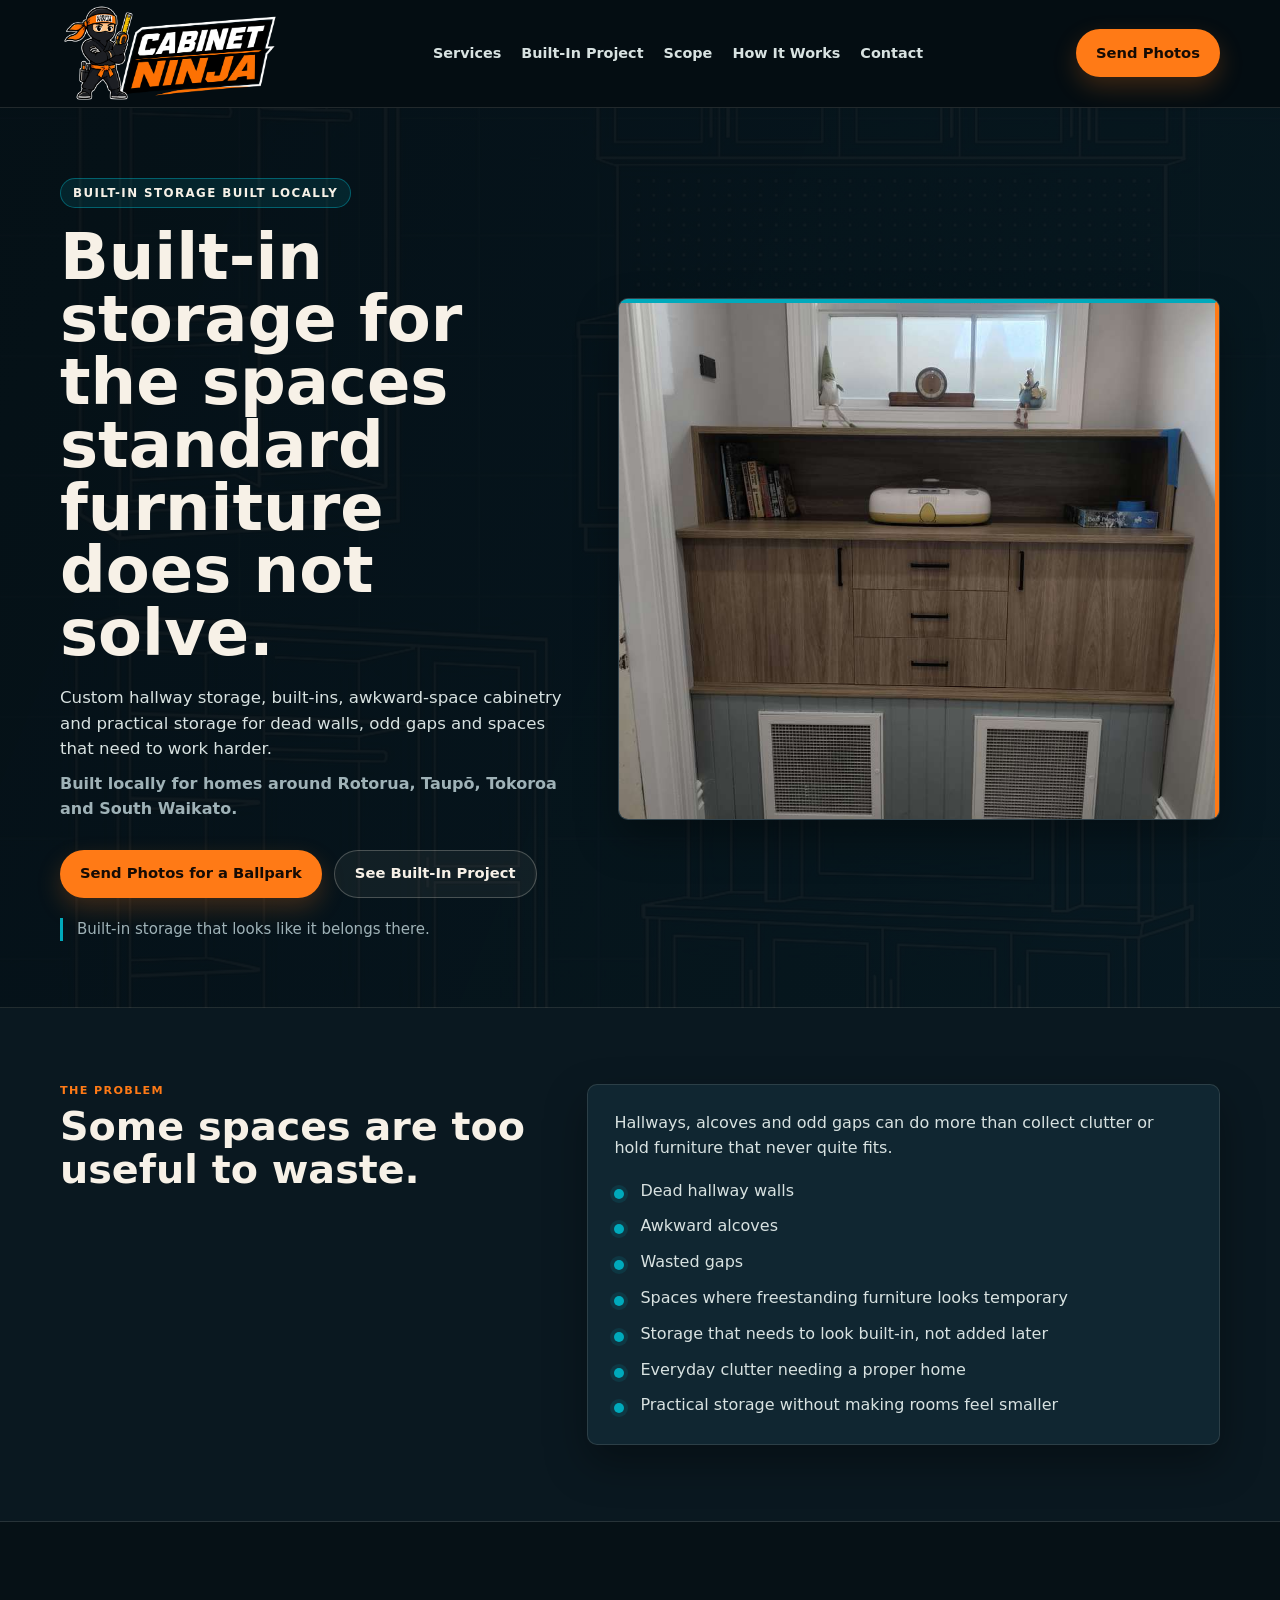
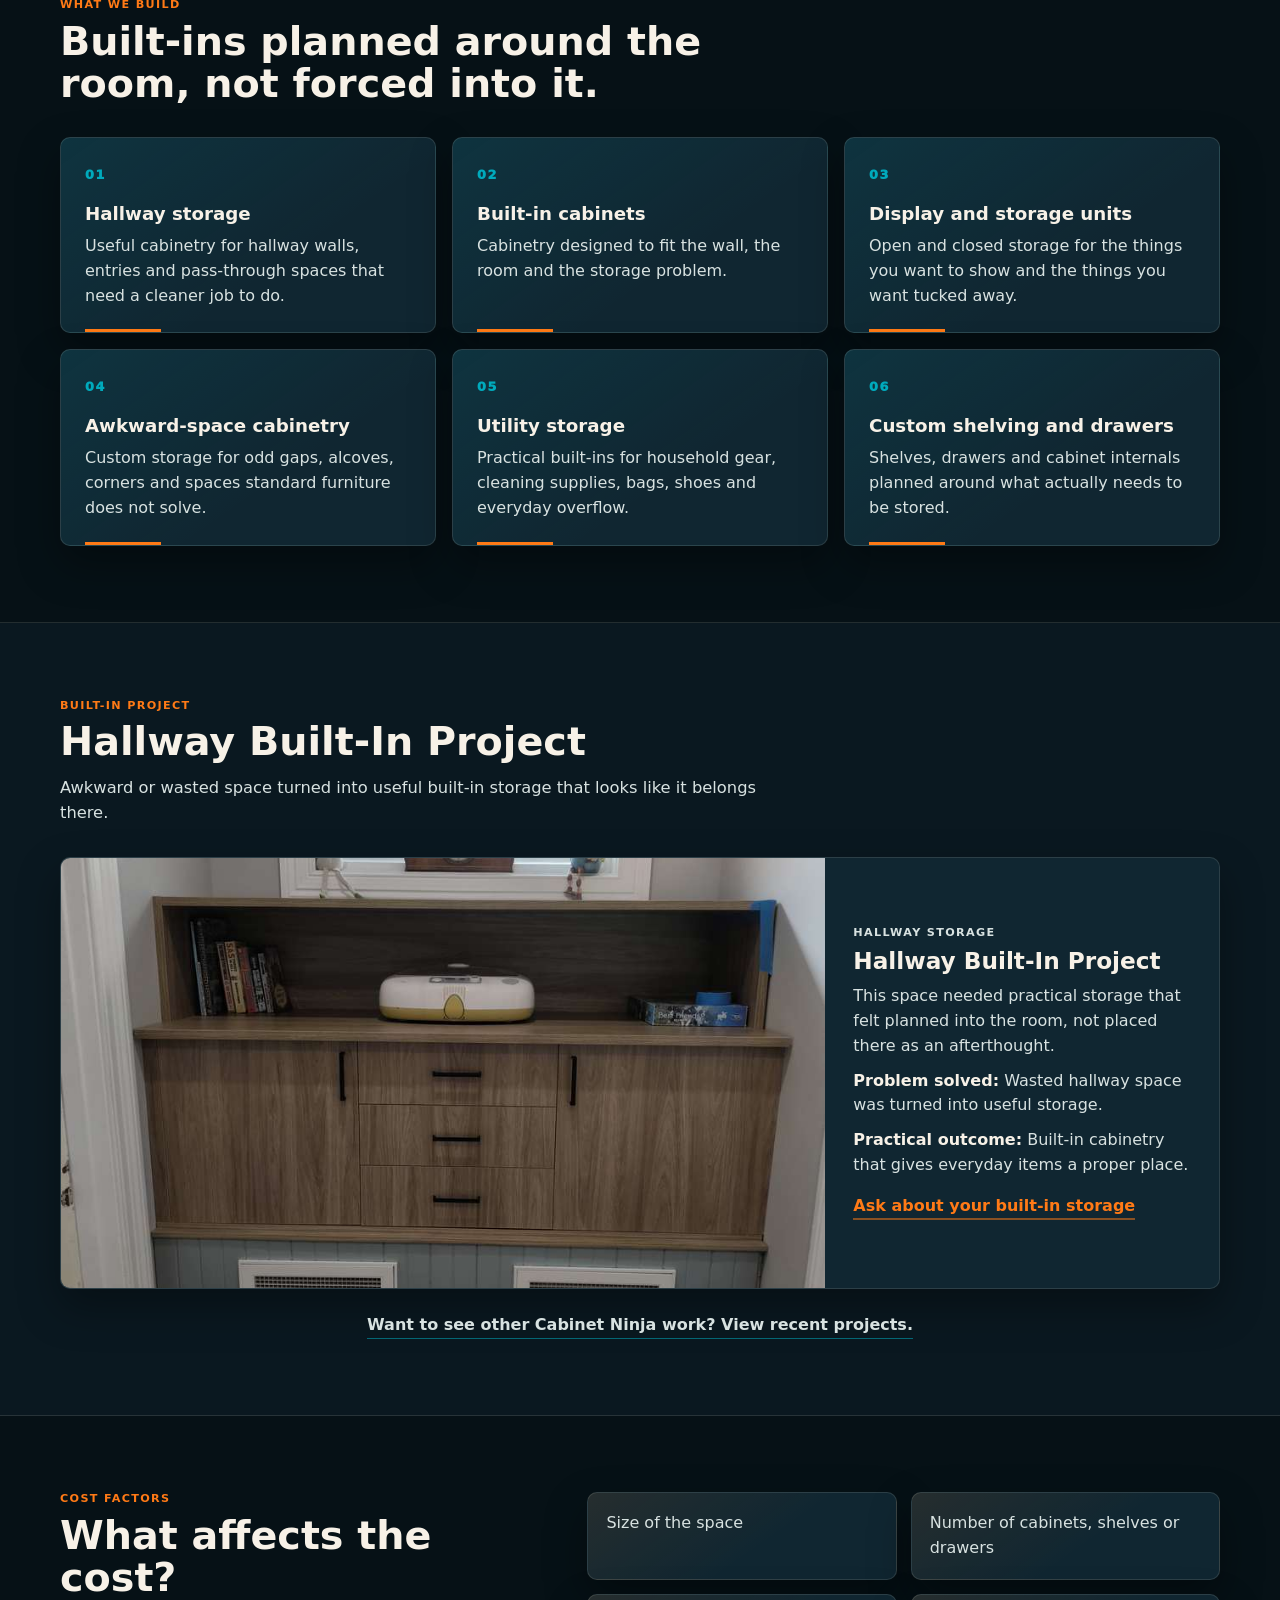
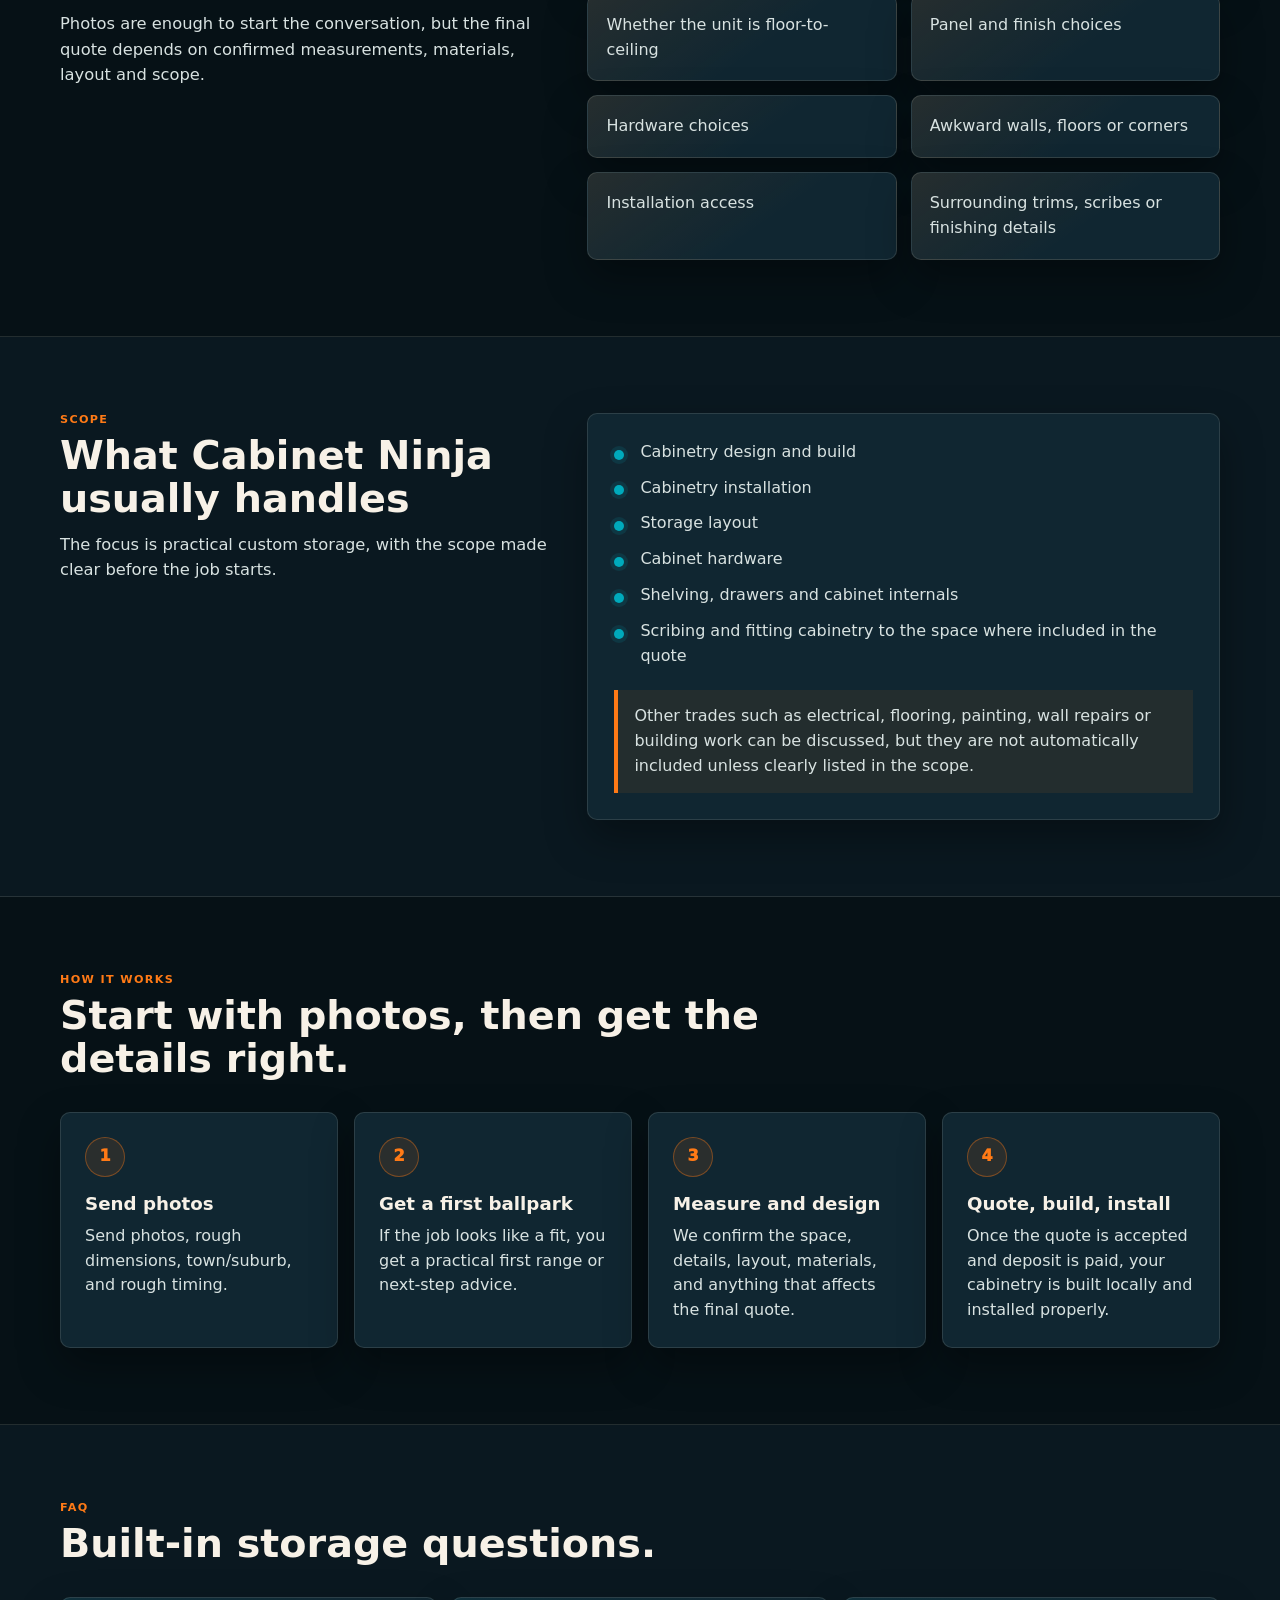
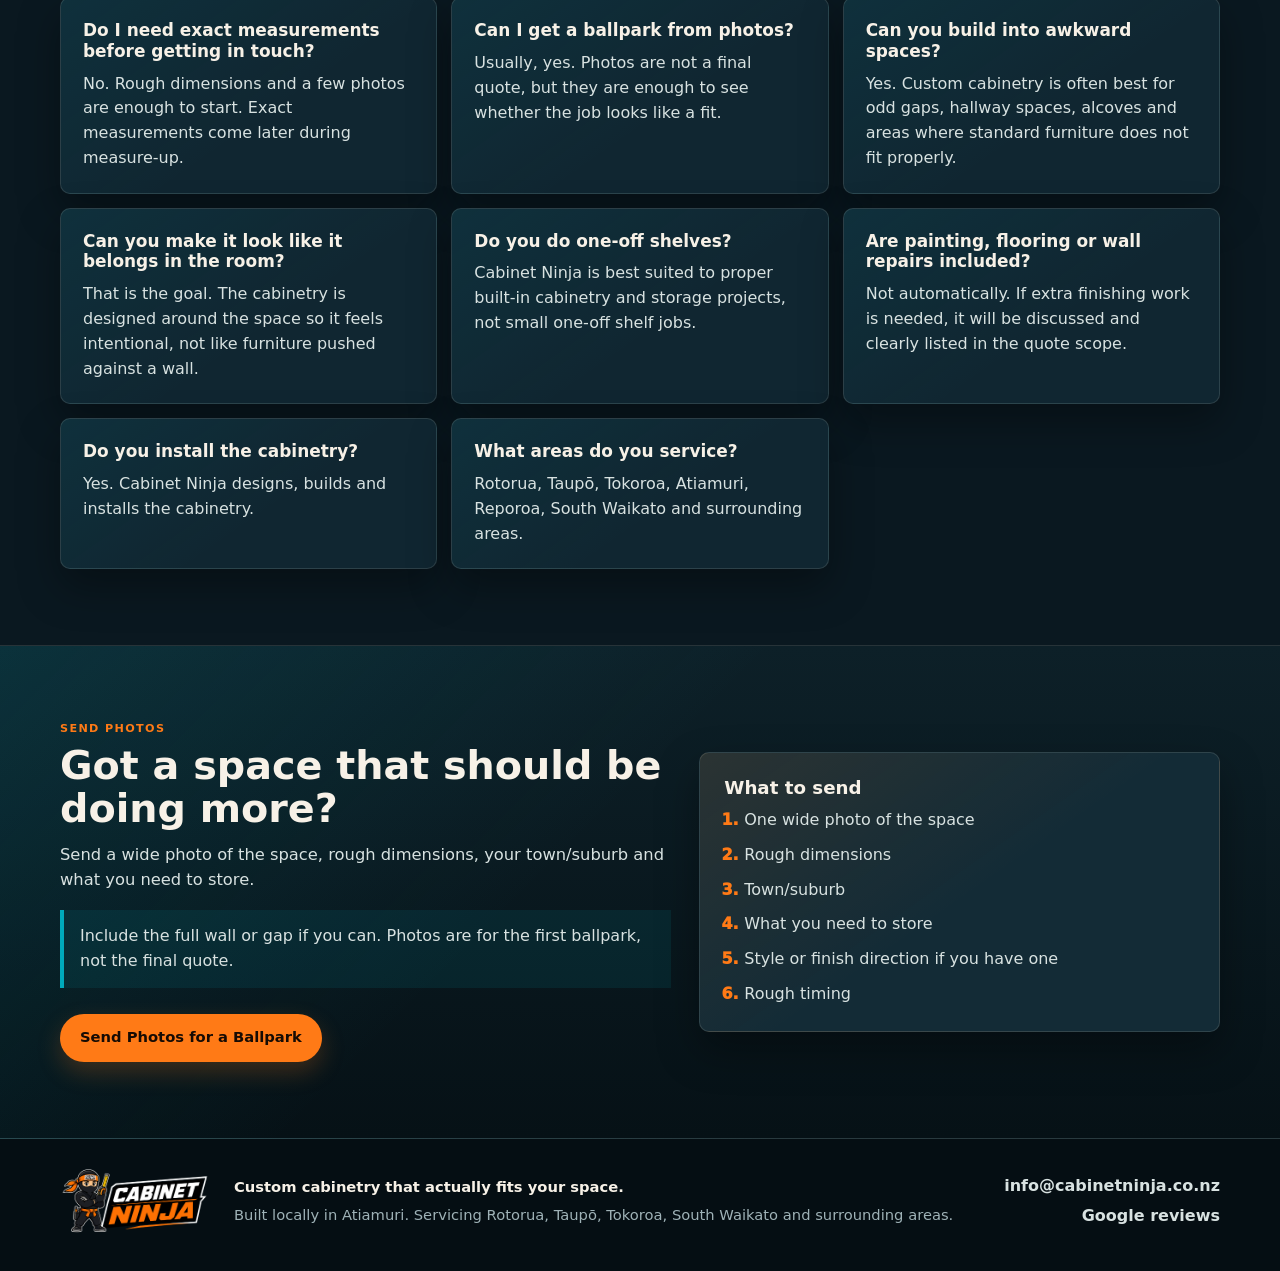
==== commit 7a9eabe2: "Fix built-in storage image paths" ====
--- a/built-in-storage/index.html
+++ b/built-in-storage/index.html
@@ -68,7 +68,7 @@
 
         <figure class="hero-image-card">
           <picture>
-            <source srcset="../img/optimized/hallway-built-in-card.webp" type="image/webp" />
+            <source srcset="../img/optimized/hallway-built-in-card.svg" type="image/svg+xml" />
             <img src="../img/hallway after.jpg" alt="Finished hallway built-in storage cabinetry by Cabinet Ninja" class="hero-image image-hallway-after" width="1100" height="1467" fetchpriority="high" decoding="async" />
           </picture>
         </figure>
@@ -155,7 +155,7 @@
         <article class="feature-project">
           <figure>
             <picture>
-              <source srcset="../img/optimized/hallway-built-in-card.webp" type="image/webp" />
+              <source srcset="../img/optimized/hallway-built-in-card.svg" type="image/svg+xml" />
               <img src="../img/hallway after.jpg" alt="Hallway space after custom built-in storage was installed" class="image-hallway-after" width="1100" height="1467" loading="lazy" decoding="async" />
             </picture>
           </figure>
